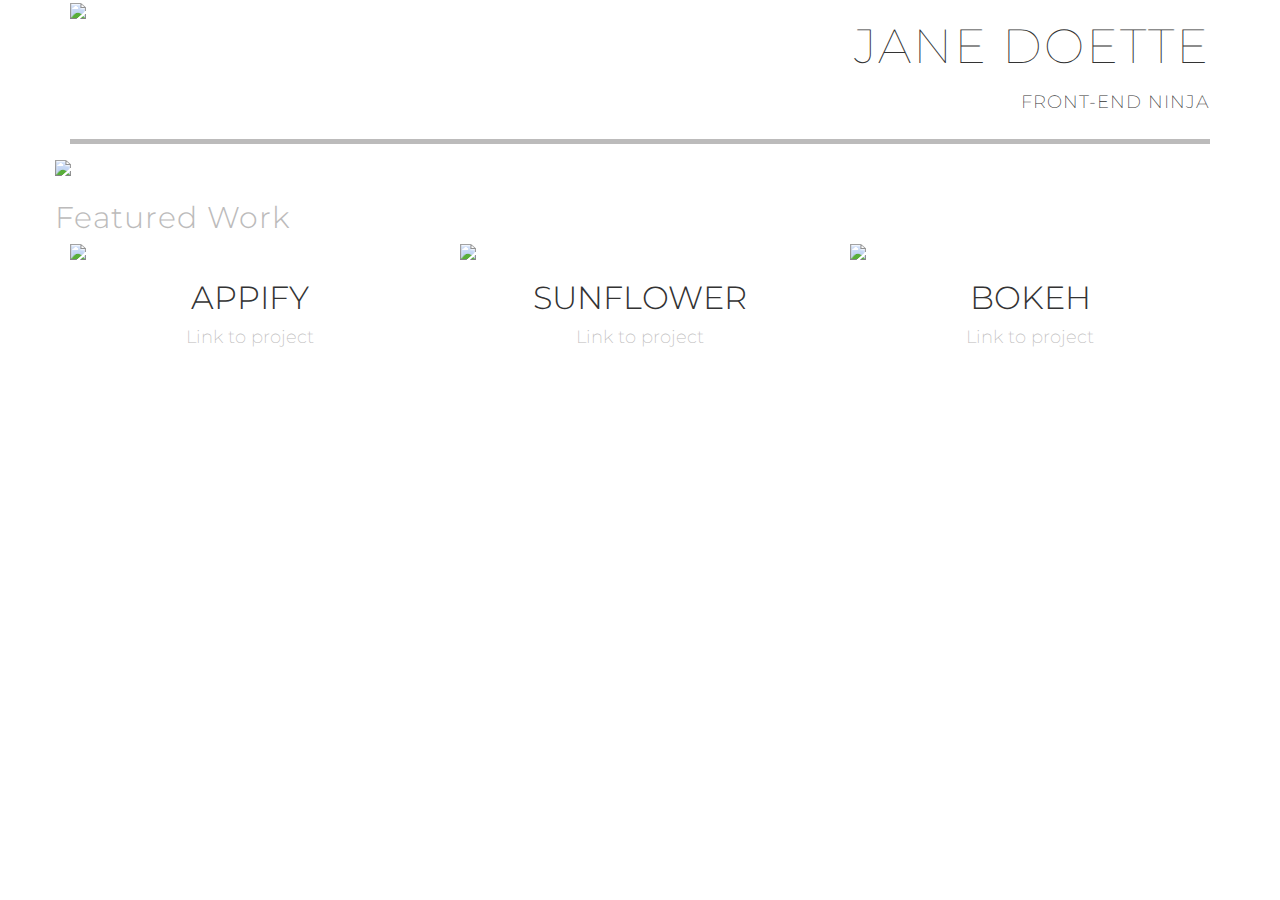
==== Final/index.html @ 9d0081a8 "Final Project" ====
<!DOCTYPE html>

<html>
    
    <head><meta http-equiv="Content-Type" content="text/html; charset=windows-1252">
    <link rel="stylesheet" href="files/css/bootstrap.min.css">
        <link href="https://fonts.googleapis.com/css?family=Montserrat:100,200,300,400,500" rel="stylesheet">
    <link rel="stylesheet" href="files/css/style.css">
    </head>
  <body>
      
    <div class="container">
          
    <div class="row">
      <div class="col-md-6"><img src="/files/100x100"></div>
      <div class="col-md-6">
        <h1>Jane Doette</h1>
        <h3 class="subtitle">Front-end Ninja</h3>
      </div>
    </div>
        
    <div class="bar"></div>
        
    <div class="row">
      <img class="img-responsive" src="/files/1140x350">
    </div>
        
    <div class="row">
      <h2 class="section-header">Featured Work</h2>
    </div>
        
    <div class="row grid">
      
        <div class="col-md-4">
        <img class="img-responsive" src="/files/555x300">
        <h3>Appify</h3>
        <p><a href="http://github.com/">Link to project</a></p>
      </div>
        
      <div class="col-md-4">
        <img class="img-responsive" src="/files/555x300">
        <h3>Sunflower</h3>
        <p><a href="http://github.com/">Link to project</a></p>
        </div>
        
      <div class="col-md-4">
        <img class="img-responsive" src="/files/555x300">
        <h3>Bokeh</h3>
        <p><a href="http://github.com/">Link to project</a></p>
      </div>
        
    </div>
      
      </div>

  
</body></html>
---- Final/files/css/style.css ----
body {
    font-family: 'Montserrat', sans-serif;
}

h1 {
    font-size: 48px;
    text-transform: uppercase;
    font-weight: 100;
    letter-spacing: 2px;
    text-align: right;
}

h3.subtitle {
    font-size: 18px;
    text-transform: uppercase;
    font-weight: 200;
    letter-spacing: 1px;
    text-align: right;
}

h2.section-header {
    font-weight: 300;
    letter-spacing: 1px;
    color: #BCBBBB;
    margin-top: 25px;
}

.bar {
    height: 5px;
    width: 100%;
    background-color: #BCBBBB;
    margin-bottom: 16px;
    margin-top: 16px;
}

.row.grid {
    text-align: center;
}

.row.grid h3 {
    text-transform: uppercase;
    font-size: 32px;
    font-weight: 300;
}

.row.grid a {
    font-size: 18px;
    font-weight: 200;
    color: #BCBBBB;
}
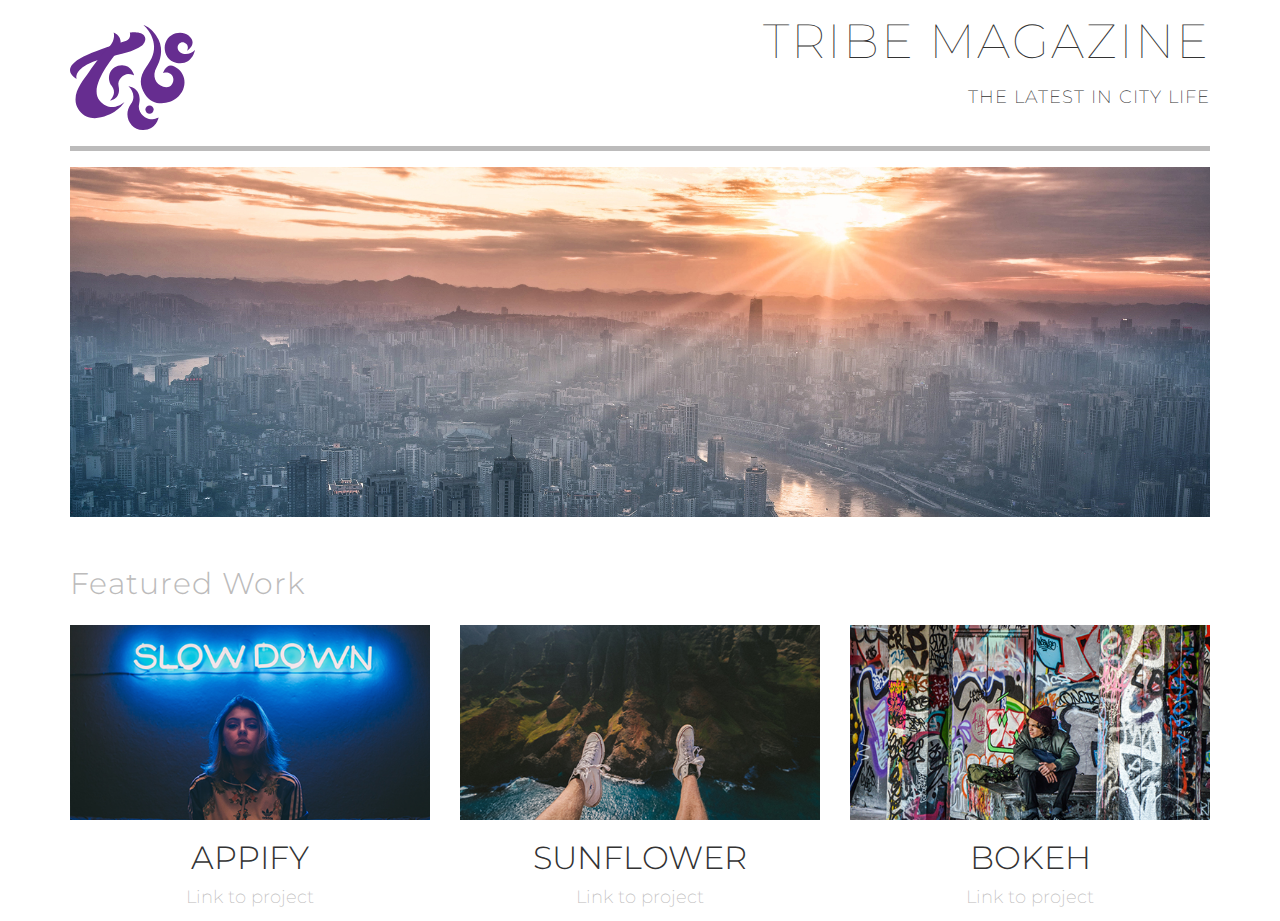
==== commit ad2f69e1: "Updated final project and deleted DS Store" ====
--- a/Final/index.html
+++ b/Final/index.html
@@ -12,39 +12,42 @@
     <div class="container">
           
     <div class="row">
-      <div class="col-md-6"><img src="/files/100x100"></div>
       <div class="col-md-6">
-        <h1>Jane Doette</h1>
-        <h3 class="subtitle">Front-end Ninja</h3>
+          <a href="https://placeholder.com"><img class="logo" src="files/tribe.svg"></a>
+        </div>
+      
+    <div class="col-md-6">
+        <h1>Tribe Magazine</h1>
+        <h3 class="subtitle">The Latest in City Life</h3>
       </div>
     </div>
         
     <div class="bar"></div>
         
-    <div class="row">
-      <img class="img-responsive" src="/files/1140x350">
+    <div class="row hero">
+      <a href="https://placeholder.com"><img class="img-responsive" src="files/banner.jpg"></a>
     </div>
         
-    <div class="row">
+    <div class="row featured">
       <h2 class="section-header">Featured Work</h2>
     </div>
         
     <div class="row grid">
       
-        <div class="col-md-4">
-        <img class="img-responsive" src="/files/555x300">
+        <div class="col-md-4 project">
+        <a href="https://placeholder.com"><img class="img-responsive" src="files/product-1.jpg"></a>
         <h3>Appify</h3>
         <p><a href="http://github.com/">Link to project</a></p>
       </div>
         
-      <div class="col-md-4">
-        <img class="img-responsive" src="/files/555x300">
+      <div class="col-md-4 project">
+        <a href="https://placeholder.com"><img class="img-responsive" src="files/product-2.jpg"></a>
         <h3>Sunflower</h3>
         <p><a href="http://github.com/">Link to project</a></p>
         </div>
         
-      <div class="col-md-4">
-        <img class="img-responsive" src="/files/555x300">
+      <div class="col-md-4 project">
+        <a href="https://placeholder.com"><img class="img-responsive" src="files/product-3.jpg"></a>
         <h3>Bokeh</h3>
         <p><a href="http://github.com/">Link to project</a></p>
       </div>
--- a/Final/files/css/style.css
+++ b/Final/files/css/style.css
@@ -1,6 +1,12 @@
 body {
     font-family: 'Montserrat', sans-serif;
 }
+
+.logo {
+        margin-top: 25px;
+    width: 125px;
+    }
+    
 
 h1 {
     font-size: 48px;
@@ -8,6 +14,7 @@
     font-weight: 100;
     letter-spacing: 2px;
     text-align: right;
+    margin-top: 15px;
 }
 
 h3.subtitle {
@@ -22,7 +29,8 @@
     font-weight: 300;
     letter-spacing: 1px;
     color: #BCBBBB;
-    margin-top: 25px;
+    margin-top: 50px;
+    margin-bottom: 25px;
 }
 
 .bar {
@@ -31,6 +39,7 @@
     background-color: #BCBBBB;
     margin-bottom: 16px;
     margin-top: 16px;
+    margin-right: 15px;
 }
 
 .row.grid {
@@ -48,3 +57,42 @@
     font-weight: 200;
     color: #BCBBBB;
 }
+
+.row.hero, .row.featured {
+    margin: 0;
+}
+
+
+@media (max-width: 1000px) {
+    
+    h1 {
+    font-size: 40px;
+    text-align: center;
+}
+
+    h3.subtitle {
+    font-size: 16px;
+    text-align: center;
+}
+
+    .logo {
+    margin-left: 50%;
+    transform: translateX(-50%);
+        margin-bottom: 18px;
+    }
+    
+    .bar {
+    height: 2px;
+        margin-bottom: 25px;
+    }
+    
+    h2.section-header {
+    margin-bottom: 50px;
+        text-align: center;
+}
+    
+    .col-md-4.project {
+        margin-bottom: 50px;
+    }
+    
+}
